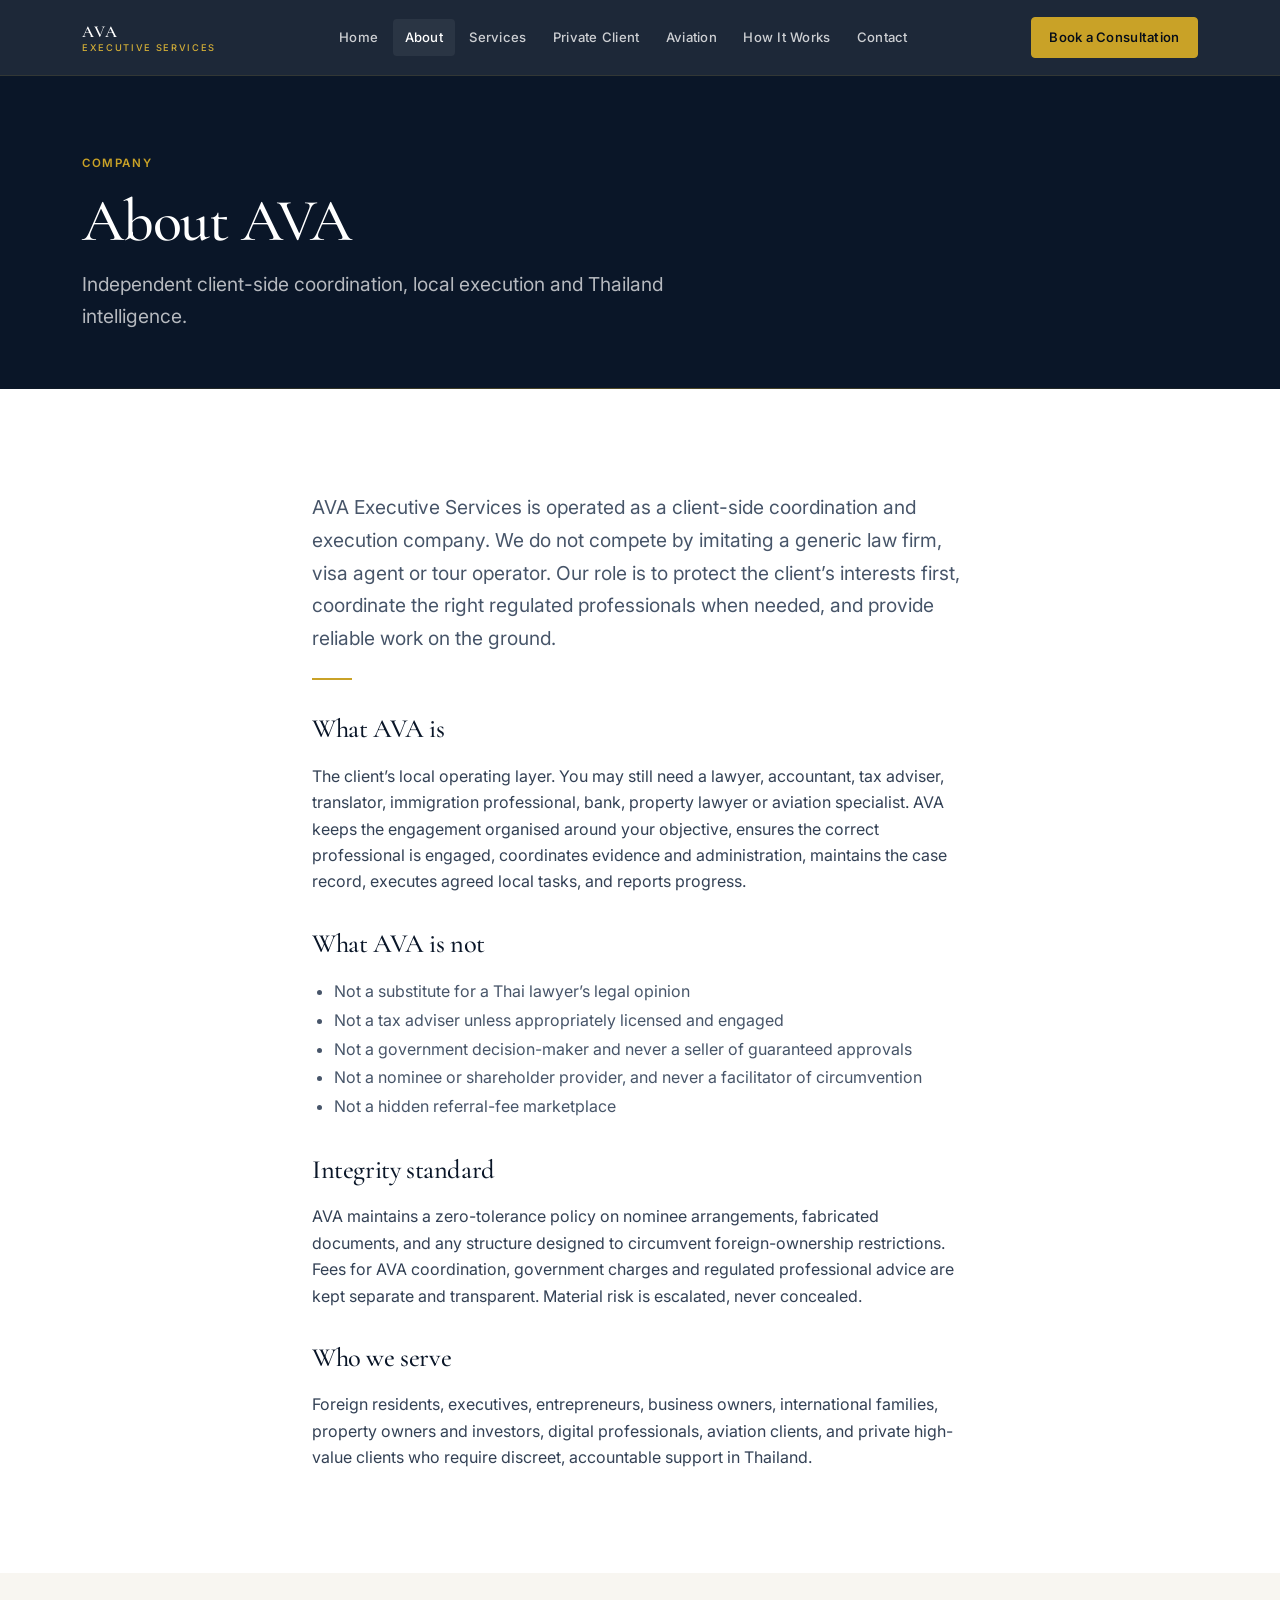
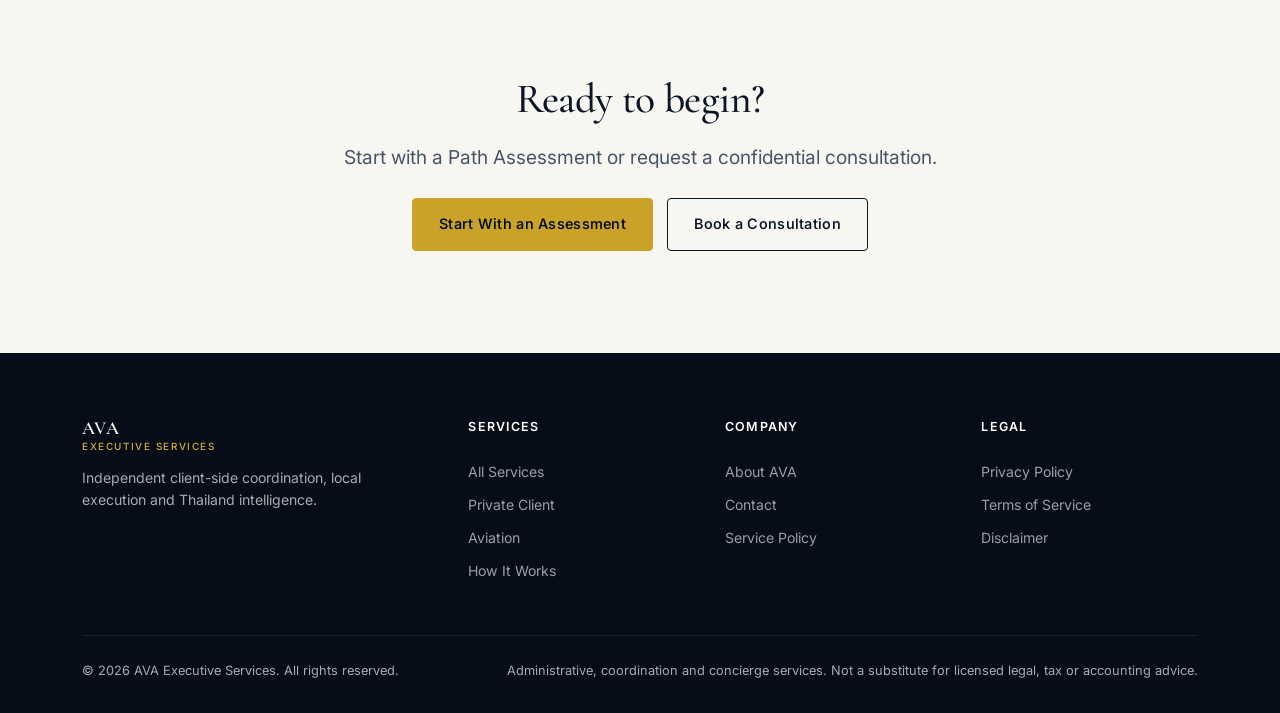
==== pages/about.html @ 20dd85a6 "Add files via upload Initial AVA website upload" ====
<!DOCTYPE html>
<html lang="en">
<head>
  <meta charset="UTF-8">
  <meta name="viewport" content="width=device-width, initial-scale=1">
  <title>About AVA | AVA Executive Services</title>
  <meta name="description" content="AVA Executive Services is an independent client-side coordination and Thailand-intelligence company. Premium executive support for foreign residents, families and businesses.">
  <link rel="canonical" href="https://www.avaexecutiveservices.com/pages/about.html">
  <meta property="og:title" content="About AVA | AVA Executive Services">
  <meta property="og:description" content="Independent client-side coordination, local execution and Thailand intelligence.">
  <link rel="icon" href="../images/logo.png" type="image/png">
  <link rel="preconnect" href="https://fonts.googleapis.com">
  <link rel="preconnect" href="https://fonts.gstatic.com" crossorigin>
  <link href="https://fonts.googleapis.com/css2?family=Cormorant+Garamond:wght@400;500;600&family=Inter:wght@400;500;550;600&display=swap" rel="stylesheet">
  <link rel="stylesheet" href="../css/styles.css">
</head>
<body>
  <header class="site-header">
    <div class="container nav">
      <a href="../index.html" class="nav__logo" aria-label="AVA Executive Services home">
        <div class="nav__logo-text">AVA<span>Executive Services</span></div>
      </a>
      <nav class="nav__links" aria-label="Primary">
        <a href="../index.html">Home</a>
        <a href="about.html" class="active">About</a>
        <a href="services.html">Services</a>
        <a href="private-client.html">Private Client</a>
        <a href="aviation.html">Aviation</a>
        <a href="how-it-works.html">How It Works</a>
        <a href="contact.html">Contact</a>
      </nav>
      <a href="contact.html" class="btn btn--primary btn--sm nav__cta">Book a Consultation</a>
      <button class="nav__toggle" type="button" aria-label="Open menu" aria-expanded="false">
        <span></span><span></span><span></span>
      </button>
    </div>
  </header>
  <div class="mobile-menu">
    <a href="../index.html">Home</a>
    <a href="about.html">About</a>
    <a href="services.html">Services</a>
    <a href="private-client.html">Private Client</a>
    <a href="aviation.html">Aviation</a>
    <a href="how-it-works.html">How It Works</a>
    <a href="contact.html">Contact</a>
    <a href="contact.html" class="btn btn--primary">Book a Consultation</a>
  </div>

  <main>
    <header class="page-header">
      <div class="container">
        <span class="eyebrow">Company</span>
        <h1 class="h1">About AVA</h1>
        <p class="lead">Independent client-side coordination, local execution and Thailand intelligence.</p>
      </div>
    </header>

    <section class="section section--white">
      <div class="container" style="max-width:720px;">
        <p class="lead mb-3">AVA Executive Services is operated as a client-side coordination and execution company. We do not compete by imitating a generic law firm, visa agent or tour operator. Our role is to protect the client’s interests first, coordinate the right regulated professionals when needed, and provide reliable work on the ground.</p>
        <div class="divider"></div>
        <h2 class="h3 mt-4 mb-2">What AVA is</h2>
        <p>The client’s local operating layer. You may still need a lawyer, accountant, tax adviser, translator, immigration professional, bank, property lawyer or aviation specialist. AVA keeps the engagement organised around your objective, ensures the correct professional is engaged, coordinates evidence and administration, maintains the case record, executes agreed local tasks, and reports progress.</p>
        <h2 class="h3 mt-4 mb-2">What AVA is not</h2>
        <ul style="list-style:disc;padding-left:1.35rem;color:var(--slate-600);line-height:1.8;">
          <li>Not a substitute for a Thai lawyer’s legal opinion</li>
          <li>Not a tax adviser unless appropriately licensed and engaged</li>
          <li>Not a government decision-maker and never a seller of guaranteed approvals</li>
          <li>Not a nominee or shareholder provider, and never a facilitator of circumvention</li>
          <li>Not a hidden referral-fee marketplace</li>
        </ul>
        <h2 class="h3 mt-4 mb-2">Integrity standard</h2>
        <p>AVA maintains a zero-tolerance policy on nominee arrangements, fabricated documents, and any structure designed to circumvent foreign-ownership restrictions. Fees for AVA coordination, government charges and regulated professional advice are kept separate and transparent. Material risk is escalated, never concealed.</p>
        <h2 class="h3 mt-4 mb-2">Who we serve</h2>
        <p>Foreign residents, executives, entrepreneurs, business owners, international families, property owners and investors, digital professionals, aviation clients, and private high-value clients who require discreet, accountable support in Thailand.</p>
      </div>
    </section>

    <section class="section section--ivory">
      <div class="container text-center">
        <h2 class="h2 mb-2">Ready to begin?</h2>
        <p class="lead mx-auto mb-3">Start with a Path Assessment or request a confidential consultation.</p>
        <div class="btn-group" style="justify-content:center;">
          <a href="contact.html?service=path-assessment" class="btn btn--primary">Start With an Assessment</a>
          <a href="contact.html" class="btn btn--secondary">Book a Consultation</a>
        </div>
      </div>
    </section>
  </main>

  <footer class="site-footer">
    <div class="container">
      <div class="footer-grid">
        <div class="footer-brand">
          <div class="footer-logo-text">AVA<span>Executive Services</span></div>
          <p>Independent client-side coordination, local execution and Thailand intelligence.</p>
        </div>
        <div class="footer-col">
          <h4>Services</h4>
          <a href="services.html">All Services</a>
          <a href="private-client.html">Private Client</a>
          <a href="aviation.html">Aviation</a>
          <a href="how-it-works.html">How It Works</a>
        </div>
        <div class="footer-col">
          <h4>Company</h4>
          <a href="about.html">About AVA</a>
          <a href="contact.html">Contact</a>
          <a href="service-policy.html">Service Policy</a>
        </div>
        <div class="footer-col">
          <h4>Legal</h4>
          <a href="privacy.html">Privacy Policy</a>
          <a href="terms.html">Terms of Service</a>
          <a href="service-policy.html">Disclaimer</a>
        </div>
      </div>
      <div class="footer-bottom">
        <p>&copy; <span data-year></span> AVA Executive Services. All rights reserved.</p>
        <p>Administrative, coordination and concierge services. Not a substitute for licensed legal, tax or accounting advice.</p>
      </div>
    </div>
  </footer>
  <script src="../js/main.js"></script>
</body>
</html>
---- css/styles.css ----
/* ============================================================
   AVA Executive Services — Production Stylesheet
   Premium private-office aesthetic
   ============================================================ */

:root {
  /* Brand palette */
  --navy-950: #060d18;
  --navy-900: #0a1628;
  --navy-800: #0f2137;
  --navy-700: #152b45;
  --navy-600: #1c3a5a;
  --gold-500: #c9a227;
  --gold-400: #d4af37;
  --gold-300: #e0c15a;
  --gold-200: #edd98a;
  --ivory-50: #fdfbf7;
  --ivory-100: #f8f6f1;
  --ivory-200: #f0ebe3;
  --slate-100: #f1f5f9;
  --slate-200: #e2e8f0;
  --slate-300: #cbd5e1;
  --slate-400: #94a3b8;
  --slate-500: #64748b;
  --slate-600: #475569;
  --slate-700: #334155;
  --slate-800: #1e293b;
  --white: #ffffff;

  /* Typography */
  --font-display: "Cormorant Garamond", "Times New Roman", serif;
  --font-body: "Inter", system-ui, -apple-system, sans-serif;
  --font-mono: "JetBrains Mono", ui-monospace, monospace;

  /* Spacing & layout */
  --container: 1180px;
  --section-pad: clamp(4rem, 8vw, 7rem);
  --radius-sm: 4px;
  --radius-md: 8px;
  --radius-lg: 12px;
  --shadow-sm: 0 1px 2px rgba(6, 13, 24, 0.05);
  --shadow-md: 0 4px 16px rgba(6, 13, 24, 0.08);
  --shadow-lg: 0 12px 40px rgba(6, 13, 24, 0.12);
  --transition: 0.25s cubic-bezier(0.4, 0, 0.2, 1);

  /* Sticky nav height */
  --nav-h: 76px;
}

/* Reset & base */
*, *::before, *::after { box-sizing: border-box; margin: 0; padding: 0; }
html { scroll-behavior: smooth; -webkit-text-size-adjust: 100%; }
body {
  font-family: var(--font-body);
  font-size: 16px;
  line-height: 1.65;
  color: var(--slate-700);
  background: var(--ivory-50);
  -webkit-font-smoothing: antialiased;
  -moz-osx-font-smoothing: grayscale;
}
img { max-width: 100%; height: auto; display: block; }
a { color: inherit; text-decoration: none; transition: color var(--transition); }
ul, ol { list-style: none; }
button, input, select, textarea { font: inherit; color: inherit; }
button { cursor: pointer; border: none; background: none; }
:focus-visible { outline: 2px solid var(--gold-500); outline-offset: 3px; }

/* Typography utilities */
.h1, h1 {
  font-family: var(--font-display);
  font-weight: 500;
  font-size: clamp(2.4rem, 5vw, 3.75rem);
  line-height: 1.15;
  letter-spacing: -0.02em;
  color: var(--navy-900);
}
.h2, h2 {
  font-family: var(--font-display);
  font-weight: 500;
  font-size: clamp(1.85rem, 3.5vw, 2.6rem);
  line-height: 1.2;
  letter-spacing: -0.015em;
  color: var(--navy-900);
}
.h3, h3 {
  font-family: var(--font-display);
  font-weight: 500;
  font-size: clamp(1.35rem, 2.2vw, 1.65rem);
  line-height: 1.3;
  color: var(--navy-900);
}
.h4, h4 {
  font-family: var(--font-body);
  font-weight: 600;
  font-size: 1.05rem;
  letter-spacing: 0.01em;
  color: var(--navy-900);
}
.lead {
  font-size: clamp(1.05rem, 1.8vw, 1.2rem);
  line-height: 1.7;
  color: var(--slate-600);
  max-width: 42rem;
}
.eyebrow {
  display: inline-block;
  font-size: 0.72rem;
  font-weight: 600;
  letter-spacing: 0.14em;
  text-transform: uppercase;
  color: var(--gold-500);
  margin-bottom: 0.85rem;
}
.small { font-size: 0.875rem; color: var(--slate-500); }
.text-navy { color: var(--navy-900); }
.text-gold { color: var(--gold-500); }
.text-muted { color: var(--slate-500); }

/* Layout */
.container {
  width: 100%;
  max-width: var(--container);
  margin-inline: auto;
  padding-inline: clamp(1.25rem, 4vw, 2rem);
}
.section { padding-block: var(--section-pad); }
.section--navy {
  background: var(--navy-900);
  color: var(--ivory-100);
}
.section--navy .h2,
.section--navy .h3,
.section--navy .h4 { color: var(--white); }
.section--ivory { background: var(--ivory-100); }
.section--white { background: var(--white); }
.grid-2 { display: grid; gap: 2.5rem; }
.grid-3 { display: grid; gap: 1.75rem; }
.grid-4 { display: grid; gap: 1.5rem; }
@media (min-width: 640px) {
  .grid-2 { grid-template-columns: 1fr 1fr; }
  .grid-3 { grid-template-columns: repeat(3, 1fr); }
  .grid-4 { grid-template-columns: repeat(2, 1fr); }
}
@media (min-width: 960px) {
  .grid-4 { grid-template-columns: repeat(4, 1fr); }
}

/* Buttons */
.btn {
  display: inline-flex;
  align-items: center;
  justify-content: center;
  gap: 0.5rem;
  padding: 0.85rem 1.65rem;
  font-size: 0.9rem;
  font-weight: 550;
  letter-spacing: 0.02em;
  border-radius: var(--radius-sm);
  transition: all var(--transition);
  white-space: nowrap;
  border: 1.5px solid transparent;
}
.btn--primary {
  background: var(--gold-500);
  color: var(--navy-950);
  border-color: var(--gold-500);
}
.btn--primary:hover {
  background: var(--gold-400);
  border-color: var(--gold-400);
  transform: translateY(-1px);
  box-shadow: 0 6px 20px rgba(201, 162, 39, 0.28);
}
.btn--secondary {
  background: transparent;
  color: var(--navy-900);
  border-color: var(--navy-900);
}
.btn--secondary:hover {
  background: var(--navy-900);
  color: var(--white);
}
.btn--ghost {
  background: transparent;
  color: var(--white);
  border-color: rgba(255,255,255,0.35);
}
.btn--ghost:hover {
  background: rgba(255,255,255,0.08);
  border-color: rgba(255,255,255,0.6);
}
.btn--outline-gold {
  background: transparent;
  color: var(--gold-400);
  border-color: var(--gold-500);
}
.btn--outline-gold:hover {
  background: var(--gold-500);
  color: var(--navy-950);
}
.btn--sm { padding: 0.55rem 1.1rem; font-size: 0.82rem; }
.btn--lg { padding: 1rem 2rem; font-size: 0.95rem; }
.btn-group { display: flex; flex-wrap: wrap; gap: 0.85rem; }

/* Sticky Navigation */
.site-header {
  position: sticky;
  top: 0;
  z-index: 1000;
  background: rgba(10, 22, 40, 0.92);
  backdrop-filter: blur(14px);
  -webkit-backdrop-filter: blur(14px);
  border-bottom: 1px solid rgba(201, 162, 39, 0.12);
  height: var(--nav-h);
}
.nav {
  display: flex;
  align-items: center;
  justify-content: space-between;
  height: 100%;
  gap: 1.5rem;
}
.nav__logo {
  display: flex;
  align-items: center;
  gap: 0.65rem;
  flex-shrink: 0;
}
.nav__logo-text {
  font-family: var(--font-display);
  font-size: 1.05rem;
  font-weight: 600;
  color: var(--white);
  letter-spacing: 0.08em;
  line-height: 1.15;
  text-transform: uppercase;
}
.nav__logo-text span {
  display: block;
  font-family: var(--font-body);
  font-size: 0.58rem;
  font-weight: 500;
  letter-spacing: 0.18em;
  color: var(--gold-400);
  margin-top: 2px;
  text-transform: uppercase;
}
.nav__links {
  display: none;
  align-items: center;
  gap: 0.15rem;
}
.nav__links a {
  padding: 0.45rem 0.75rem;
  font-size: 0.82rem;
  font-weight: 500;
  color: rgba(255,255,255,0.78);
  letter-spacing: 0.02em;
  border-radius: var(--radius-sm);
  transition: color var(--transition), background var(--transition);
}
.nav__links a:hover,
.nav__links a.active {
  color: var(--white);
  background: rgba(255,255,255,0.06);
}
.nav__cta { display: none; }
.nav__toggle {
  display: flex;
  flex-direction: column;
  gap: 5px;
  padding: 0.5rem;
  width: 40px;
  height: 40px;
  justify-content: center;
  align-items: center;
}
.nav__toggle span {
  display: block;
  width: 20px;
  height: 1.5px;
  background: var(--white);
  transition: var(--transition);
}
.nav__toggle[aria-expanded="true"] span:nth-child(1) {
  transform: translateY(6.5px) rotate(45deg);
}
.nav__toggle[aria-expanded="true"] span:nth-child(2) { opacity: 0; }
.nav__toggle[aria-expanded="true"] span:nth-child(3) {
  transform: translateY(-6.5px) rotate(-45deg);
}

/* Mobile menu */
.mobile-menu {
  display: none;
  position: fixed;
  inset: var(--nav-h) 0 0 0;
  background: var(--navy-900);
  padding: 1.5rem;
  z-index: 999;
  overflow-y: auto;
}
.mobile-menu.is-open { display: block; }
.mobile-menu a {
  display: block;
  padding: 0.9rem 0.5rem;
  font-size: 1.05rem;
  color: rgba(255,255,255,0.85);
  border-bottom: 1px solid rgba(255,255,255,0.06);
}
.mobile-menu a:hover { color: var(--gold-400); }
.mobile-menu .btn { margin-top: 1.5rem; width: 100%; }

@media (min-width: 980px) {
  .nav__links { display: flex; }
  .nav__cta { display: inline-flex; }
  .nav__toggle { display: none; }
}

/* Hero */
.hero {
  position: relative;
  min-height: min(88vh, 820px);
  display: flex;
  align-items: center;
  background: var(--navy-900);
  color: var(--white);
  overflow: hidden;
}
.hero__bg {
  position: absolute;
  inset: 0;
  background:
    linear-gradient(105deg, rgba(6,13,24,0.88) 0%, rgba(6,13,24,0.62) 42%, rgba(6,13,24,0.28) 100%),
    url("https://images.unsplash.com/photo-1552465011-b4e21bf6e79a?auto=format&fit=crop&w=1920&q=85") center/cover no-repeat;
}
.hero__content {
  position: relative;
  z-index: 2;
  padding-block: 5rem 4rem;
  max-width: 720px;
}
.hero .h1 {
  color: var(--white);
  margin-bottom: 1.25rem;
}
.hero .lead {
  color: rgba(255,255,255,0.78);
  margin-bottom: 2rem;
}
.hero__divider {
  width: 48px;
  height: 2px;
  background: var(--gold-500);
  margin-bottom: 1.5rem;
}

/* Cards */
.card {
  background: var(--white);
  border: 1px solid var(--slate-200);
  border-radius: var(--radius-md);
  padding: 1.75rem;
  transition: border-color var(--transition), box-shadow var(--transition), transform var(--transition);
}
.card:hover {
  border-color: rgba(201, 162, 39, 0.35);
  box-shadow: var(--shadow-md);
  transform: translateY(-2px);
}
.card--navy {
  background: var(--navy-800);
  border-color: rgba(201, 162, 39, 0.15);
  color: var(--ivory-100);
}
.card--navy:hover {
  border-color: rgba(201, 162, 39, 0.4);
}
.card__icon {
  width: 42px;
  height: 42px;
  display: flex;
  align-items: center;
  justify-content: center;
  border-radius: 50%;
  background: rgba(201, 162, 39, 0.12);
  color: var(--gold-500);
  margin-bottom: 1.1rem;
  font-size: 1.1rem;
}
.card__price {
  font-family: var(--font-display);
  font-size: 1.45rem;
  font-weight: 500;
  color: var(--navy-900);
  margin-top: 0.75rem;
}
.card__price span {
  font-family: var(--font-body);
  font-size: 0.8rem;
  font-weight: 500;
  color: var(--slate-500);
  margin-left: 0.25rem;
}
.card--featured {
  border-color: var(--gold-500);
  position: relative;
}
.card--featured::before {
  content: "Recommended";
  position: absolute;
  top: -10px;
  right: 16px;
  background: var(--gold-500);
  color: var(--navy-950);
  font-size: 0.68rem;
  font-weight: 600;
  letter-spacing: 0.06em;
  text-transform: uppercase;
  padding: 0.25rem 0.65rem;
  border-radius: 2px;
}

/* Process steps */
.process {
  counter-reset: step;
}
.process__item {
  position: relative;
  padding-left: 4.5rem;
  padding-bottom: 2.5rem;
}
.process__item:last-child { padding-bottom: 0; }
.process__item::before {
  counter-increment: step;
  content: "0" counter(step);
  position: absolute;
  left: 0;
  top: 0;
  font-family: var(--font-display);
  font-size: 1.65rem;
  font-weight: 500;
  color: var(--gold-500);
  line-height: 1;
}
.process__item::after {
  content: "";
  position: absolute;
  left: 1.1rem;
  top: 2.1rem;
  bottom: 0;
  width: 1px;
  background: linear-gradient(to bottom, var(--gold-500), transparent);
}
.process__item:last-child::after { display: none; }
.process__title {
  font-weight: 600;
  color: var(--navy-900);
  margin-bottom: 0.35rem;
  letter-spacing: 0.04em;
  font-size: 0.95rem;
}

/* Service category blocks */
.service-cat {
  border-bottom: 1px solid var(--slate-200);
  padding-block: 2.5rem;
}
.service-cat:last-child { border-bottom: none; }
.service-cat__header {
  display: flex;
  flex-wrap: wrap;
  align-items: baseline;
  justify-content: space-between;
  gap: 1rem;
  margin-bottom: 1.5rem;
}
.service-list {
  display: grid;
  gap: 1rem;
}
@media (min-width: 720px) {
  .service-list { grid-template-columns: 1fr 1fr; }
}
.service-item {
  display: flex;
  justify-content: space-between;
  align-items: flex-start;
  gap: 1rem;
  padding: 1.1rem 1.25rem;
  background: var(--ivory-50);
  border: 1px solid var(--slate-200);
  border-radius: var(--radius-sm);
  transition: border-color var(--transition), background var(--transition);
}
.service-item:hover {
  border-color: rgba(201, 162, 39, 0.4);
  background: var(--white);
}
.service-item__name {
  font-weight: 550;
  color: var(--navy-900);
  margin-bottom: 0.2rem;
}
.service-item__desc {
  font-size: 0.85rem;
  color: var(--slate-500);
  line-height: 1.5;
}
.service-item__price {
  font-family: var(--font-display);
  font-size: 0.95rem;
  font-weight: 500;
  color: var(--navy-800);
  text-align: right;
  flex-shrink: 0;
  max-width: 12rem;
  line-height: 1.35;
}
@media (min-width: 720px) {
  .service-item__price {
    font-size: 1.05rem;
    max-width: 14rem;
  }
}

/* Assessment highlight */
.assessment-box {
  background: linear-gradient(135deg, var(--navy-900) 0%, var(--navy-800) 100%);
  color: var(--white);
  border-radius: var(--radius-lg);
  padding: clamp(2rem, 5vw, 3.25rem);
  border: 1px solid rgba(201, 162, 39, 0.25);
  position: relative;
  overflow: hidden;
}
.assessment-box::before {
  content: "";
  position: absolute;
  top: -40%;
  right: -10%;
  width: 320px;
  height: 320px;
  background: radial-gradient(circle, rgba(201,162,39,0.12) 0%, transparent 70%);
  pointer-events: none;
}
.assessment-box .h2 { color: var(--white); margin-bottom: 0.75rem; }
.assessment-box .lead { color: rgba(255,255,255,0.75); }
.assessment-box__price {
  font-family: var(--font-display);
  font-size: 2.4rem;
  font-weight: 500;
  color: var(--gold-400);
  margin: 1.25rem 0 0.5rem;
}
.assessment-box__list {
  margin: 1.5rem 0 2rem;
  display: grid;
  gap: 0.55rem;
}
.assessment-box__list li {
  display: flex;
  align-items: flex-start;
  gap: 0.65rem;
  font-size: 0.95rem;
  color: rgba(255,255,255,0.88);
}
.assessment-box__list li::before {
  content: "";
  width: 6px;
  height: 6px;
  border-radius: 50%;
  background: var(--gold-500);
  margin-top: 0.55rem;
  flex-shrink: 0;
}
.assessment-note {
  font-size: 0.85rem;
  color: rgba(255,255,255,0.55);
  border-top: 1px solid rgba(255,255,255,0.1);
  padding-top: 1.1rem;
  margin-top: 0.5rem;
}

/* Why AVA */
.why-grid {
  display: grid;
  gap: 1.5rem;
}
@media (min-width: 640px) {
  .why-grid { grid-template-columns: 1fr 1fr; }
}
@media (min-width: 960px) {
  .why-grid { grid-template-columns: repeat(3, 1fr); }
}
.why-item {
  padding: 1.75rem;
  background: var(--white);
  border: 1px solid var(--slate-200);
  border-radius: var(--radius-md);
}
.why-item__num {
  font-family: var(--font-display);
  font-size: 1.8rem;
  color: var(--gold-500);
  margin-bottom: 0.75rem;
  line-height: 1;
}

/* Private Client / Aviation panels */
.panel {
  border-radius: var(--radius-lg);
  overflow: hidden;
  display: grid;
}
@media (min-width: 860px) {
  .panel { grid-template-columns: 1.1fr 1fr; }
}
.panel__visual {
  min-height: 280px;
  background-size: cover;
  background-position: center;
}
.panel__body {
  padding: clamp(2rem, 4vw, 3rem);
  background: var(--navy-900);
  color: var(--white);
  display: flex;
  flex-direction: column;
  justify-content: center;
}
.panel__body .h2 { color: var(--white); margin-bottom: 0.85rem; }
.panel__body p { color: rgba(255,255,255,0.75); margin-bottom: 1.5rem; }
.panel__list {
  display: grid;
  gap: 0.45rem;
  margin-bottom: 1.75rem;
}
.panel__list li {
  font-size: 0.92rem;
  color: rgba(255,255,255,0.85);
  padding-left: 1.1rem;
  position: relative;
}
.panel__list li::before {
  content: "–";
  position: absolute;
  left: 0;
  color: var(--gold-500);
}

/* Forms */
.form-group {
  margin-bottom: 1.25rem;
}
.form-label {
  display: block;
  font-size: 0.82rem;
  font-weight: 550;
  color: var(--navy-800);
  margin-bottom: 0.4rem;
  letter-spacing: 0.01em;
}
.form-label .req { color: var(--gold-500); }
.form-control {
  width: 100%;
  padding: 0.75rem 1rem;
  background: var(--white);
  border: 1px solid var(--slate-300);
  border-radius: var(--radius-sm);
  font-size: 0.95rem;
  transition: border-color var(--transition), box-shadow var(--transition);
}
.form-control:focus {
  outline: none;
  border-color: var(--gold-500);
  box-shadow: 0 0 0 3px rgba(201, 162, 39, 0.15);
}
.form-control::placeholder { color: var(--slate-400); }
textarea.form-control { min-height: 120px; resize: vertical; }
select.form-control {
  appearance: none;
  background-image: url("data:image/svg+xml,%3Csvg xmlns='http://www.w3.org/2000/svg' width='12' height='8' fill='none'%3E%3Cpath d='M1 1.5l5 5 5-5' stroke='%2364748b' stroke-width='1.5' stroke-linecap='round' stroke-linejoin='round'/%3E%3C/svg%3E");
  background-repeat: no-repeat;
  background-position: right 1rem center;
  padding-right: 2.5rem;
}
.form-row {
  display: grid;
  gap: 1.25rem;
}
@media (min-width: 600px) {
  .form-row { grid-template-columns: 1fr 1fr; }
}
.form-note {
  font-size: 0.8rem;
  color: var(--slate-500);
  margin-top: 0.75rem;
}
.form-success,
.form-error {
  padding: 1rem 1.25rem;
  border-radius: var(--radius-sm);
  margin-bottom: 1.25rem;
  font-size: 0.92rem;
  display: none;
}
.form-success {
  background: #ecfdf5;
  border: 1px solid #a7f3d0;
  color: #065f46;
}
.form-error {
  background: #fef2f2;
  border: 1px solid #fecaca;
  color: #991b1b;
}
.form-success.is-visible,
.form-error.is-visible { display: block; }

/* Trust / disclaimer bar */
.trust-bar {
  background: var(--ivory-200);
  border-top: 1px solid var(--slate-200);
  border-bottom: 1px solid var(--slate-200);
  padding: 1.5rem 0;
  font-size: 0.88rem;
  color: var(--slate-600);
  text-align: center;
}
.trust-bar strong { color: var(--navy-800); }

/* Footer */
.site-footer {
  background: var(--navy-950);
  color: rgba(255,255,255,0.65);
  padding-top: 4rem;
  padding-bottom: 2rem;
  font-size: 0.88rem;
}
.footer-grid {
  display: grid;
  gap: 2.5rem;
  margin-bottom: 3rem;
}
@media (min-width: 640px) {
  .footer-grid { grid-template-columns: 1.4fr 1fr 1fr; }
}
@media (min-width: 900px) {
  .footer-grid { grid-template-columns: 1.6fr 1fr 1fr 1fr; }
}
.footer-brand .footer-logo-text {
  font-family: var(--font-display);
  font-size: 1.15rem;
  font-weight: 600;
  color: var(--white);
  letter-spacing: 0.08em;
  text-transform: uppercase;
  margin-bottom: 0.35rem;
  line-height: 1.2;
}
.footer-brand .footer-logo-text span {
  display: block;
  font-family: var(--font-body);
  font-size: 0.62rem;
  font-weight: 500;
  letter-spacing: 0.16em;
  color: var(--gold-400);
  margin-top: 2px;
}
.footer-brand p {
  max-width: 280px;
  line-height: 1.6;
  margin-bottom: 1.25rem;
  margin-top: 0.85rem;
}
.footer-contact {
  margin-top: 0.75rem;
  font-size: 0.85rem;
  line-height: 1.7;
}
.footer-contact a {
  color: rgba(255,255,255,0.75);
  display: block;
  padding: 0.15rem 0;
}
.footer-contact a:hover {
  color: var(--gold-400);
}
.footer-col h4 {
  color: var(--white);
  font-size: 0.78rem;
  font-weight: 600;
  letter-spacing: 0.1em;
  text-transform: uppercase;
  margin-bottom: 1.1rem;
}
.footer-col a {
  display: block;
  padding: 0.3rem 0;
  color: rgba(255,255,255,0.6);
  transition: color var(--transition);
}
.footer-col a:hover { color: var(--gold-400); }
.footer-bottom {
  border-top: 1px solid rgba(255,255,255,0.08);
  padding-top: 1.5rem;
  display: flex;
  flex-wrap: wrap;
  justify-content: space-between;
  gap: 1rem;
  font-size: 0.8rem;
}
.footer-bottom a { color: rgba(255,255,255,0.5); }
.footer-bottom a:hover { color: var(--gold-400); }

/* Page header (inner pages) */
.page-header {
  background: var(--navy-900);
  color: var(--white);
  padding: 4.5rem 0 3.5rem;
  position: relative;
}
.page-header::after {
  content: "";
  position: absolute;
  bottom: 0;
  left: 0;
  right: 0;
  height: 1px;
  background: linear-gradient(90deg, transparent, rgba(201,162,39,0.4), transparent);
}
.page-header .h1 { color: var(--white); margin-bottom: 0.75rem; }
.page-header .lead { color: rgba(255,255,255,0.7); }

/* Legal content */
.legal-content {
  max-width: 720px;
  margin-inline: auto;
}
.legal-content h2 {
  font-size: 1.35rem;
  margin-top: 2.5rem;
  margin-bottom: 0.85rem;
}
.legal-content h3 {
  font-size: 1.1rem;
  margin-top: 1.75rem;
  margin-bottom: 0.6rem;
}
.legal-content p,
.legal-content li {
  margin-bottom: 0.85rem;
  color: var(--slate-600);
  line-height: 1.7;
}
.legal-content ul {
  list-style: disc;
  padding-left: 1.35rem;
  margin-bottom: 1rem;
}
.legal-content ol {
  list-style: decimal;
  padding-left: 1.35rem;
  margin-bottom: 1rem;
}

/* Utility */
.sr-only {
  position: absolute;
  width: 1px;
  height: 1px;
  padding: 0;
  margin: -1px;
  overflow: hidden;
  clip: rect(0,0,0,0);
  border: 0;
}
.text-center { text-align: center; }
.mt-1 { margin-top: 0.5rem; }
.mt-2 { margin-top: 1rem; }
.mt-3 { margin-top: 1.5rem; }
.mt-4 { margin-top: 2rem; }
.mb-2 { margin-bottom: 1rem; }
.mb-3 { margin-bottom: 1.5rem; }
.mb-4 { margin-bottom: 2rem; }
.mx-auto { margin-inline: auto; }
.max-w-prose { max-width: 42rem; }
.divider {
  width: 40px;
  height: 2px;
  background: var(--gold-500);
  margin: 1.25rem 0;
}
.divider--center { margin-inline: auto; }

/* Animations */
@keyframes fadeUp {
  from { opacity: 0; transform: translateY(18px); }
  to { opacity: 1; transform: translateY(0); }
}
.animate-in {
  animation: fadeUp 0.6s ease-out both;
}
.delay-1 { animation-delay: 0.1s; }
.delay-2 { animation-delay: 0.2s; }
.delay-3 { animation-delay: 0.3s; }

/* Responsive adjustments */
@media (max-width: 640px) {
  .btn-group { flex-direction: column; }
  .btn-group .btn { width: 100%; }
  .hero { min-height: 70vh; }
}

/* Print */
@media print {
  .site-header, .site-footer, .nav__cta, .btn { display: none; }
  body { color: #000; background: #fff; }
}
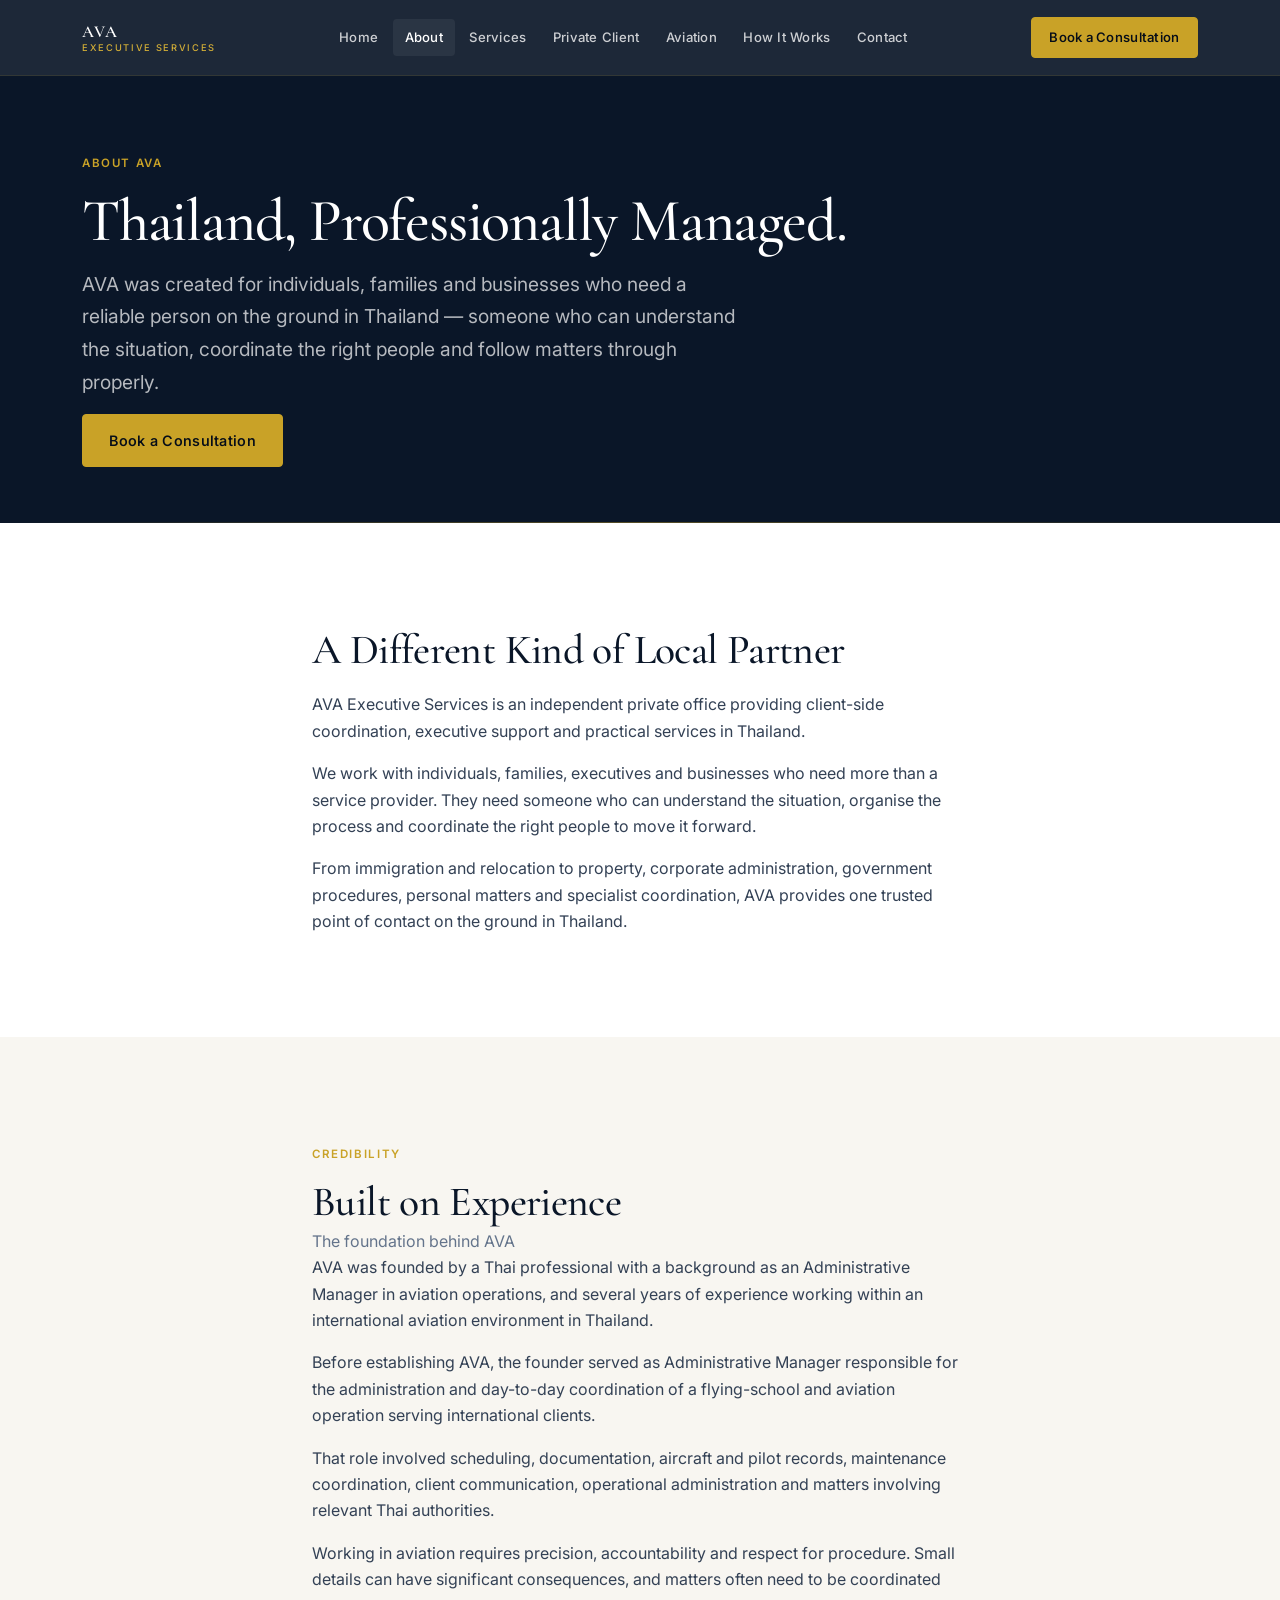
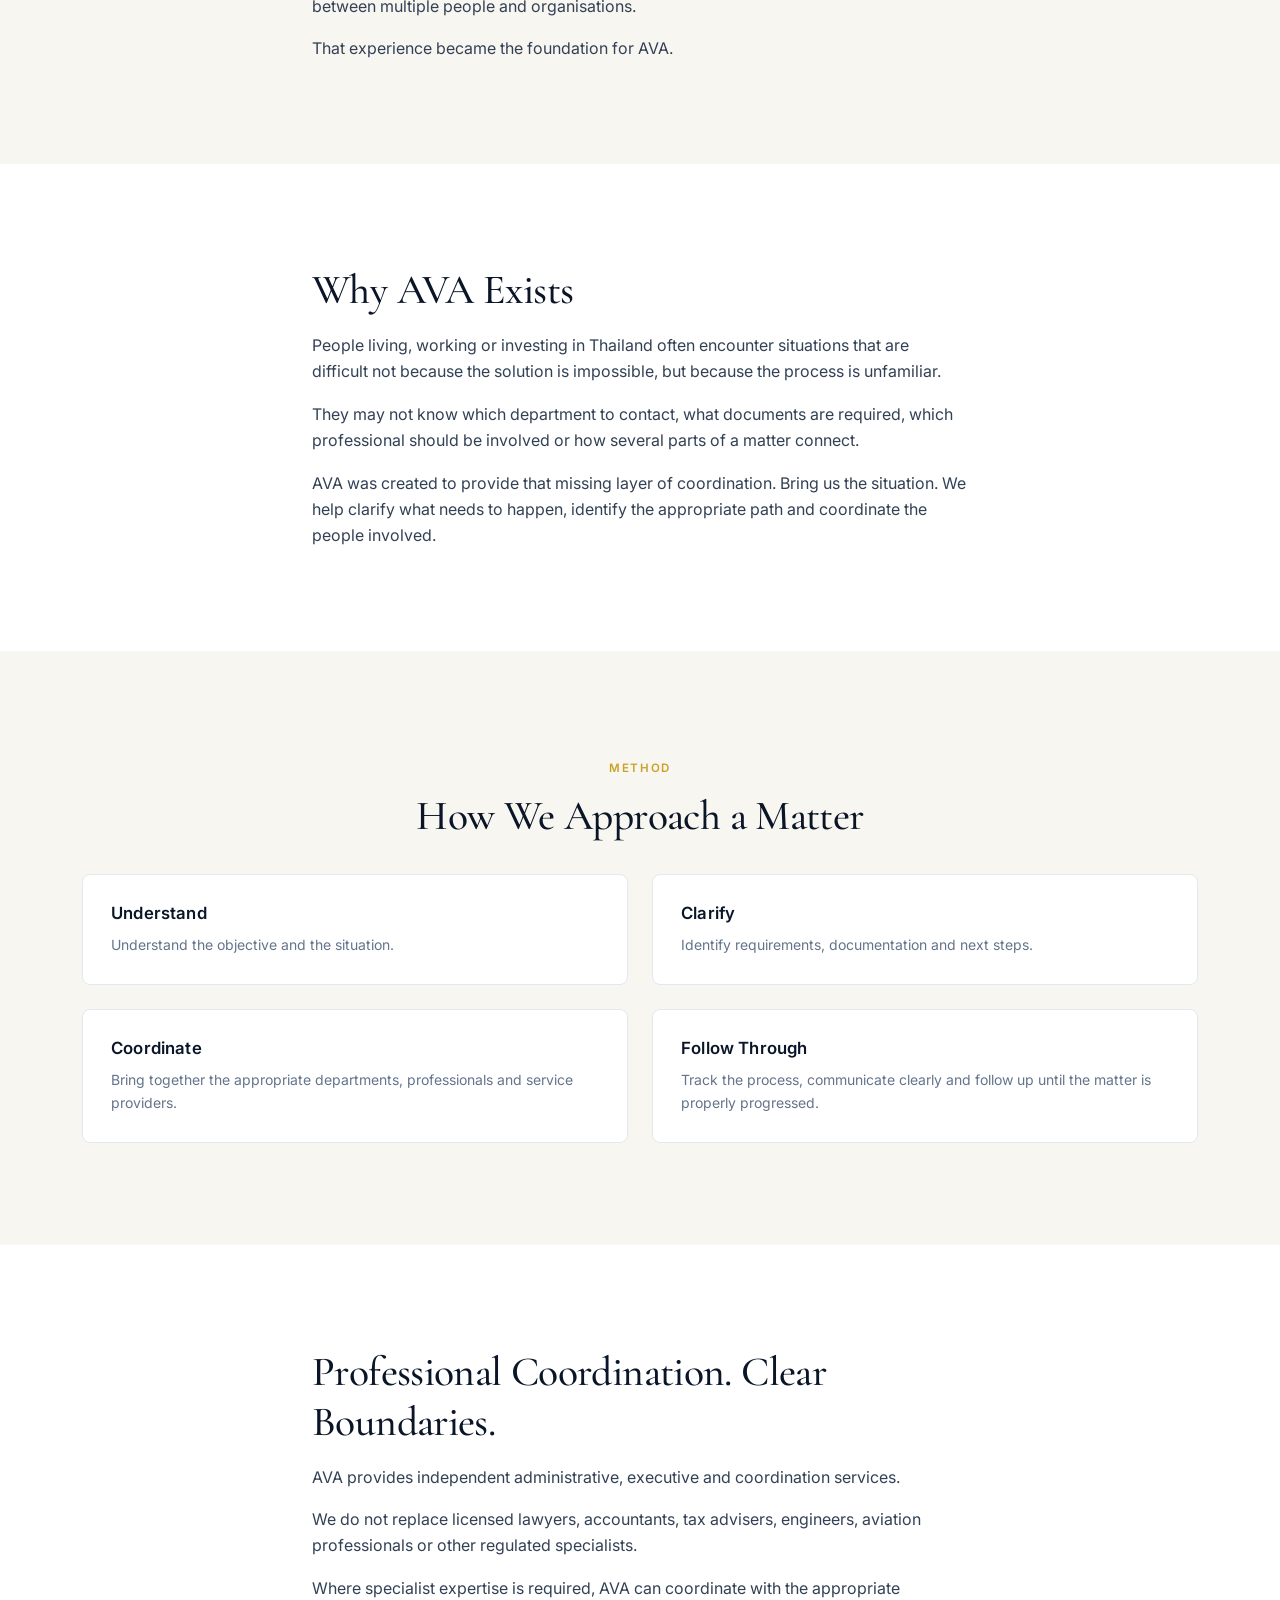
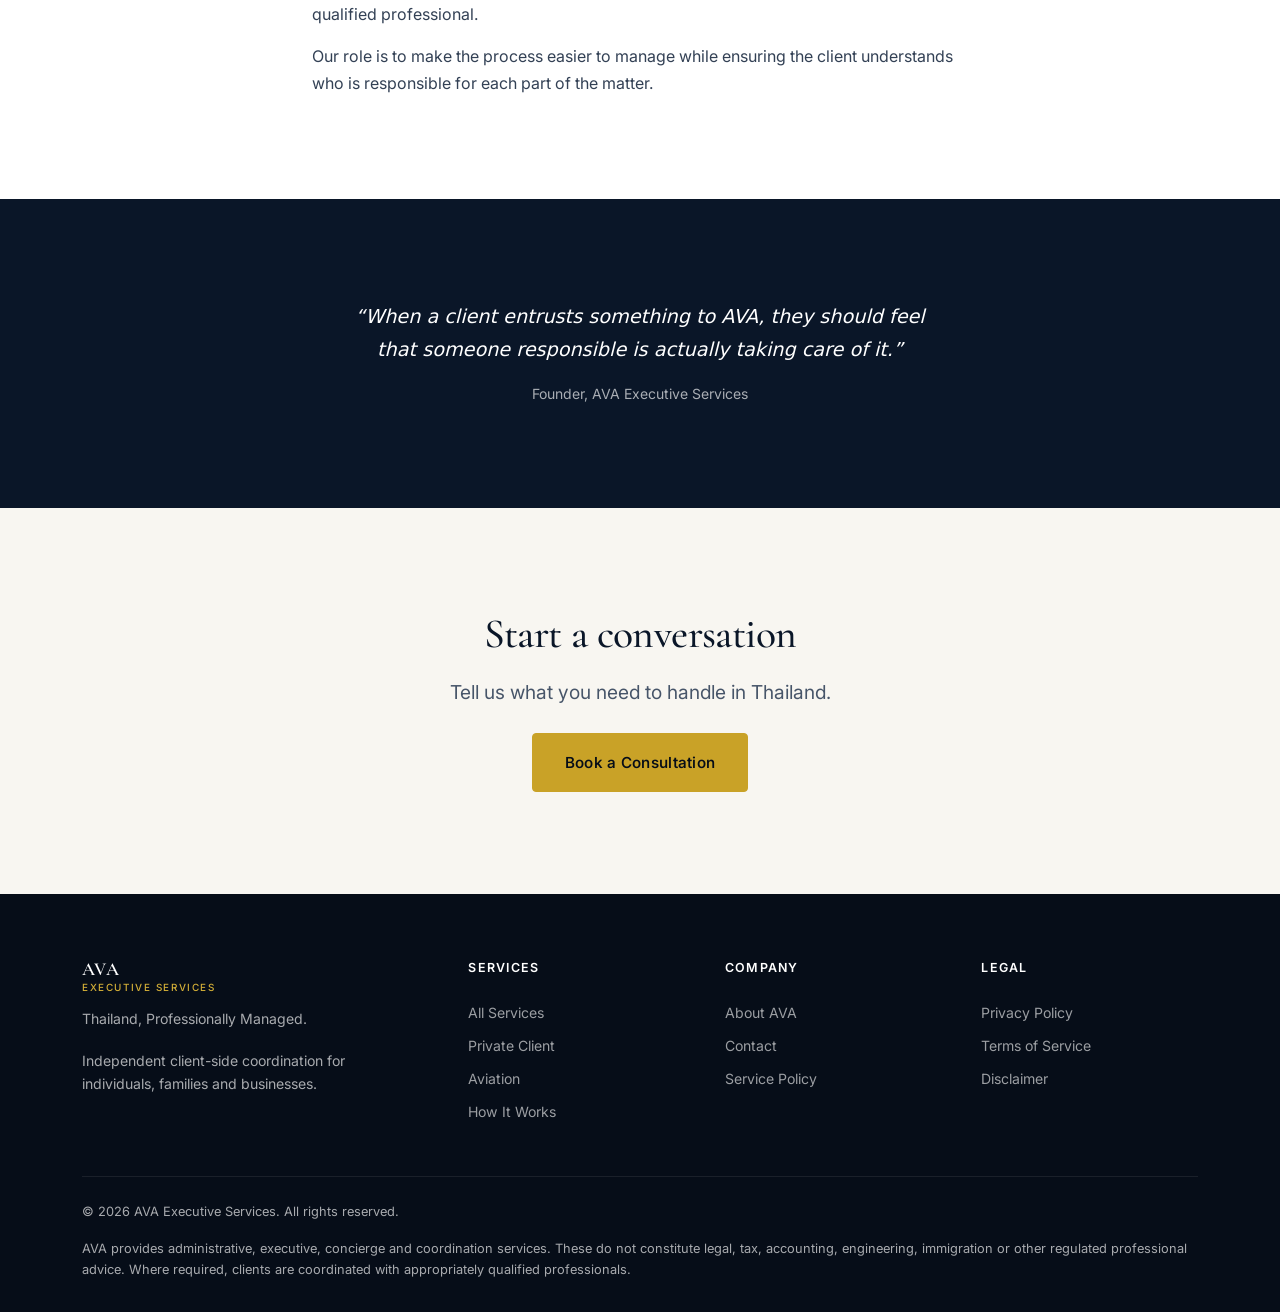
==== commit a0baf8ae: "Add files via upload" ====
--- a/pages/about.html
+++ b/pages/about.html
@@ -4,15 +4,25 @@
   <meta charset="UTF-8">
   <meta name="viewport" content="width=device-width, initial-scale=1">
   <title>About AVA | AVA Executive Services</title>
-  <meta name="description" content="AVA Executive Services is an independent client-side coordination and Thailand-intelligence company. Premium executive support for foreign residents, families and businesses.">
+  <meta name="description" content="AVA is an independent private office providing client-side coordination and executive support in Thailand. Clarity, coordination and follow-through.">
+  <meta name="robots" content="index, follow">
   <link rel="canonical" href="https://www.avaexecutiveservices.com/pages/about.html">
   <meta property="og:title" content="About AVA | AVA Executive Services">
-  <meta property="og:description" content="Independent client-side coordination, local execution and Thailand intelligence.">
+  <meta property="og:description" content="AVA is an independent private office providing client-side coordination and executive support in Thailand. Clarity, coordination and follow-through.">
+  <meta property="og:type" content="website">
   <link rel="icon" href="../images/logo.png" type="image/png">
   <link rel="preconnect" href="https://fonts.googleapis.com">
   <link rel="preconnect" href="https://fonts.gstatic.com" crossorigin>
   <link href="https://fonts.googleapis.com/css2?family=Cormorant+Garamond:wght@400;500;600&family=Inter:wght@400;500;550;600&display=swap" rel="stylesheet">
   <link rel="stylesheet" href="../css/styles.css">
+  <!-- Google tag (gtag.js) -->
+  <script async src="https://www.googletagmanager.com/gtag/js?id=G-GDE27RD3ZE"></script>
+  <script>
+    window.dataLayer = window.dataLayer || [];
+    function gtag(){dataLayer.push(arguments);}
+    gtag('js', new Date());
+    gtag('config', 'G-GDE27RD3ZE');
+  </script>
 </head>
 <body>
   <header class="site-header">
@@ -22,105 +32,143 @@
       </a>
       <nav class="nav__links" aria-label="Primary">
         <a href="../index.html">Home</a>
-        <a href="about.html" class="active">About</a>
-        <a href="services.html">Services</a>
-        <a href="private-client.html">Private Client</a>
-        <a href="aviation.html">Aviation</a>
-        <a href="how-it-works.html">How It Works</a>
-        <a href="contact.html">Contact</a>
+        <a href="../pages/about.html" class="active">About</a>
+        <a href="../pages/services.html">Services</a>
+        <a href="../pages/private-client.html">Private Client</a>
+        <a href="../pages/aviation.html">Aviation</a>
+        <a href="../pages/how-it-works.html">How It Works</a>
+        <a href="../pages/contact.html">Contact</a>
       </nav>
-      <a href="contact.html" class="btn btn--primary btn--sm nav__cta">Book a Consultation</a>
-      <button class="nav__toggle" type="button" aria-label="Open menu" aria-expanded="false">
-        <span></span><span></span><span></span>
-      </button>
+      <a href="../pages/contact.html" class="btn btn--primary btn--sm nav__cta">Book a Consultation</a>
+      <button class="nav__toggle" type="button" aria-label="Open menu" aria-expanded="false"><span></span><span></span><span></span></button>
     </div>
   </header>
-  <div class="mobile-menu">
+  <div class="mobile-menu" role="dialog" aria-label="Mobile navigation">
     <a href="../index.html">Home</a>
-    <a href="about.html">About</a>
-    <a href="services.html">Services</a>
-    <a href="private-client.html">Private Client</a>
-    <a href="aviation.html">Aviation</a>
-    <a href="how-it-works.html">How It Works</a>
-    <a href="contact.html">Contact</a>
-    <a href="contact.html" class="btn btn--primary">Book a Consultation</a>
+    <a href="../pages/about.html">About</a>
+    <a href="../pages/services.html">Services</a>
+    <a href="../pages/private-client.html">Private Client</a>
+    <a href="../pages/aviation.html">Aviation</a>
+    <a href="../pages/how-it-works.html">How It Works</a>
+    <a href="../pages/contact.html">Contact</a>
+    <a href="../pages/contact.html" class="btn btn--primary">Book a Consultation</a>
   </div>
 
   <main>
     <header class="page-header">
       <div class="container">
-        <span class="eyebrow">Company</span>
-        <h1 class="h1">About AVA</h1>
-        <p class="lead">Independent client-side coordination, local execution and Thailand intelligence.</p>
+        <span class="eyebrow">About AVA</span>
+        <h1 class="h1">Thailand, Professionally Managed.</h1>
+        <p class="lead">AVA was created for individuals, families and businesses who need a reliable person on the ground in Thailand — someone who can understand the situation, coordinate the right people and follow matters through properly.</p>
+        <a href="contact.html" class="btn btn--primary mt-2">Book a Consultation</a>
       </div>
     </header>
 
     <section class="section section--white">
       <div class="container" style="max-width:720px;">
-        <p class="lead mb-3">AVA Executive Services is operated as a client-side coordination and execution company. We do not compete by imitating a generic law firm, visa agent or tour operator. Our role is to protect the client’s interests first, coordinate the right regulated professionals when needed, and provide reliable work on the ground.</p>
-        <div class="divider"></div>
-        <h2 class="h3 mt-4 mb-2">What AVA is</h2>
-        <p>The client’s local operating layer. You may still need a lawyer, accountant, tax adviser, translator, immigration professional, bank, property lawyer or aviation specialist. AVA keeps the engagement organised around your objective, ensures the correct professional is engaged, coordinates evidence and administration, maintains the case record, executes agreed local tasks, and reports progress.</p>
-        <h2 class="h3 mt-4 mb-2">What AVA is not</h2>
-        <ul style="list-style:disc;padding-left:1.35rem;color:var(--slate-600);line-height:1.8;">
-          <li>Not a substitute for a Thai lawyer’s legal opinion</li>
-          <li>Not a tax adviser unless appropriately licensed and engaged</li>
-          <li>Not a government decision-maker and never a seller of guaranteed approvals</li>
-          <li>Not a nominee or shareholder provider, and never a facilitator of circumvention</li>
-          <li>Not a hidden referral-fee marketplace</li>
-        </ul>
-        <h2 class="h3 mt-4 mb-2">Integrity standard</h2>
-        <p>AVA maintains a zero-tolerance policy on nominee arrangements, fabricated documents, and any structure designed to circumvent foreign-ownership restrictions. Fees for AVA coordination, government charges and regulated professional advice are kept separate and transparent. Material risk is escalated, never concealed.</p>
-        <h2 class="h3 mt-4 mb-2">Who we serve</h2>
-        <p>Foreign residents, executives, entrepreneurs, business owners, international families, property owners and investors, digital professionals, aviation clients, and private high-value clients who require discreet, accountable support in Thailand.</p>
+        <h2 class="h2 mb-2">A Different Kind of Local Partner</h2>
+        <p class="mb-2">AVA Executive Services is an independent private office providing client-side coordination, executive support and practical services in Thailand.</p>
+        <p class="mb-2">We work with individuals, families, executives and businesses who need more than a service provider. They need someone who can understand the situation, organise the process and coordinate the right people to move it forward.</p>
+        <p class="mb-0">From immigration and relocation to property, corporate administration, government procedures, personal matters and specialist coordination, AVA provides one trusted point of contact on the ground in Thailand.</p>
+      </div>
+    </section>
+
+    <section class="section section--ivory">
+      <div class="container" style="max-width:720px;">
+        <span class="eyebrow">Credibility</span>
+        <h2 class="h2 mb-1">Built on Experience</h2>
+        <p class="mb-1" style="color:var(--slate-500);">The foundation behind AVA</p>
+                <p class="mb-2">AVA was founded by a Thai professional with a background as an Administrative Manager in aviation operations, and several years of experience working within an international aviation environment in Thailand.</p>
+        <p class="mb-2">Before establishing AVA, the founder served as Administrative Manager responsible for the administration and day-to-day coordination of a flying-school and aviation operation serving international clients.</p>
+        <p class="mb-2">That role involved scheduling, documentation, aircraft and pilot records, maintenance coordination, client communication, operational administration and matters involving relevant Thai authorities.</p>
+        <p class="mb-2">Working in aviation requires precision, accountability and respect for procedure. Small details can have significant consequences, and matters often need to be coordinated between multiple people and organisations.</p>
+        <p class="mb-0">That experience became the foundation for AVA.</p>
+      </div>
+    </section>
+
+    <section class="section section--white">
+      <div class="container" style="max-width:720px;">
+        <h2 class="h2 mb-2">Why AVA Exists</h2>
+        <p class="mb-2">People living, working or investing in Thailand often encounter situations that are difficult not because the solution is impossible, but because the process is unfamiliar.</p>
+        <p class="mb-2">They may not know which department to contact, what documents are required, which professional should be involved or how several parts of a matter connect.</p>
+        <p class="mb-0">AVA was created to provide that missing layer of coordination. Bring us the situation. We help clarify what needs to happen, identify the appropriate path and coordinate the people involved.</p>
+      </div>
+    </section>
+
+    <section class="section section--ivory">
+      <div class="container">
+        <div class="text-center mb-4">
+          <span class="eyebrow">Method</span>
+          <h2 class="h2">How We Approach a Matter</h2>
+        </div>
+        <div class="grid-2" style="gap:1.5rem;">
+          <article class="card"><h3 class="h4">Understand</h3><p class="small mt-1">Understand the objective and the situation.</p></article>
+          <article class="card"><h3 class="h4">Clarify</h3><p class="small mt-1">Identify requirements, documentation and next steps.</p></article>
+          <article class="card"><h3 class="h4">Coordinate</h3><p class="small mt-1">Bring together the appropriate departments, professionals and service providers.</p></article>
+          <article class="card"><h3 class="h4">Follow Through</h3><p class="small mt-1">Track the process, communicate clearly and follow up until the matter is properly progressed.</p></article>
+        </div>
+      </div>
+    </section>
+
+    <section class="section section--white">
+      <div class="container" style="max-width:720px;">
+        <h2 class="h2 mb-2">Professional Coordination. Clear Boundaries.</h2>
+        <p class="mb-2">AVA provides independent administrative, executive and coordination services.</p>
+        <p class="mb-2">We do not replace licensed lawyers, accountants, tax advisers, engineers, aviation professionals or other regulated specialists.</p>
+        <p class="mb-2">Where specialist expertise is required, AVA can coordinate with the appropriate qualified professional.</p>
+        <p class="mb-0">Our role is to make the process easier to manage while ensuring the client understands who is responsible for each part of the matter.</p>
+      </div>
+    </section>
+
+    <section class="section section--navy">
+      <div class="container" style="max-width:640px;text-align:center;">
+        <p class="lead" style="color:#fff;font-style:italic;">“When a client entrusts something to AVA, they should feel that someone responsible is actually taking care of it.”</p>
+        <p class="small mt-2" style="color:rgba(255,255,255,0.65);">Founder, AVA Executive Services</p>
       </div>
     </section>
 
     <section class="section section--ivory">
       <div class="container text-center">
-        <h2 class="h2 mb-2">Ready to begin?</h2>
-        <p class="lead mx-auto mb-3">Start with a Path Assessment or request a confidential consultation.</p>
-        <div class="btn-group" style="justify-content:center;">
-          <a href="contact.html?service=path-assessment" class="btn btn--primary">Start With an Assessment</a>
-          <a href="contact.html" class="btn btn--secondary">Book a Consultation</a>
-        </div>
+        <h2 class="h2 mb-2">Start a conversation</h2>
+        <p class="lead mx-auto mb-3">Tell us what you need to handle in Thailand.</p>
+        <a href="contact.html" class="btn btn--primary btn--lg">Book a Consultation</a>
       </div>
     </section>
   </main>
-
   <footer class="site-footer">
     <div class="container">
       <div class="footer-grid">
         <div class="footer-brand">
           <div class="footer-logo-text">AVA<span>Executive Services</span></div>
-          <p>Independent client-side coordination, local execution and Thailand intelligence.</p>
+          <p>Thailand, Professionally Managed.</p>
+          <p style="margin-top:0.5rem;">Independent client-side coordination for individuals, families and businesses.</p>
         </div>
         <div class="footer-col">
           <h4>Services</h4>
-          <a href="services.html">All Services</a>
-          <a href="private-client.html">Private Client</a>
-          <a href="aviation.html">Aviation</a>
-          <a href="how-it-works.html">How It Works</a>
+          <a href="../pages/services.html">All Services</a>
+          <a href="../pages/private-client.html">Private Client</a>
+          <a href="../pages/aviation.html">Aviation</a>
+          <a href="../pages/how-it-works.html">How It Works</a>
         </div>
         <div class="footer-col">
           <h4>Company</h4>
-          <a href="about.html">About AVA</a>
-          <a href="contact.html">Contact</a>
-          <a href="service-policy.html">Service Policy</a>
+          <a href="../pages/about.html">About AVA</a>
+          <a href="../pages/contact.html">Contact</a>
+          <a href="../pages/service-policy.html">Service Policy</a>
         </div>
         <div class="footer-col">
           <h4>Legal</h4>
-          <a href="privacy.html">Privacy Policy</a>
-          <a href="terms.html">Terms of Service</a>
-          <a href="service-policy.html">Disclaimer</a>
+          <a href="../pages/privacy.html">Privacy Policy</a>
+          <a href="../pages/terms.html">Terms of Service</a>
+          <a href="../pages/service-policy.html">Disclaimer</a>
         </div>
       </div>
       <div class="footer-bottom">
         <p>&copy; <span data-year></span> AVA Executive Services. All rights reserved.</p>
-        <p>Administrative, coordination and concierge services. Not a substitute for licensed legal, tax or accounting advice.</p>
+        <p>AVA provides administrative, executive, concierge and coordination services. These do not constitute legal, tax, accounting, engineering, immigration or other regulated professional advice. Where required, clients are coordinated with appropriately qualified professionals.</p>
       </div>
     </div>
   </footer>
   <script src="../js/main.js"></script>
 </body>
-</html>+</html>
